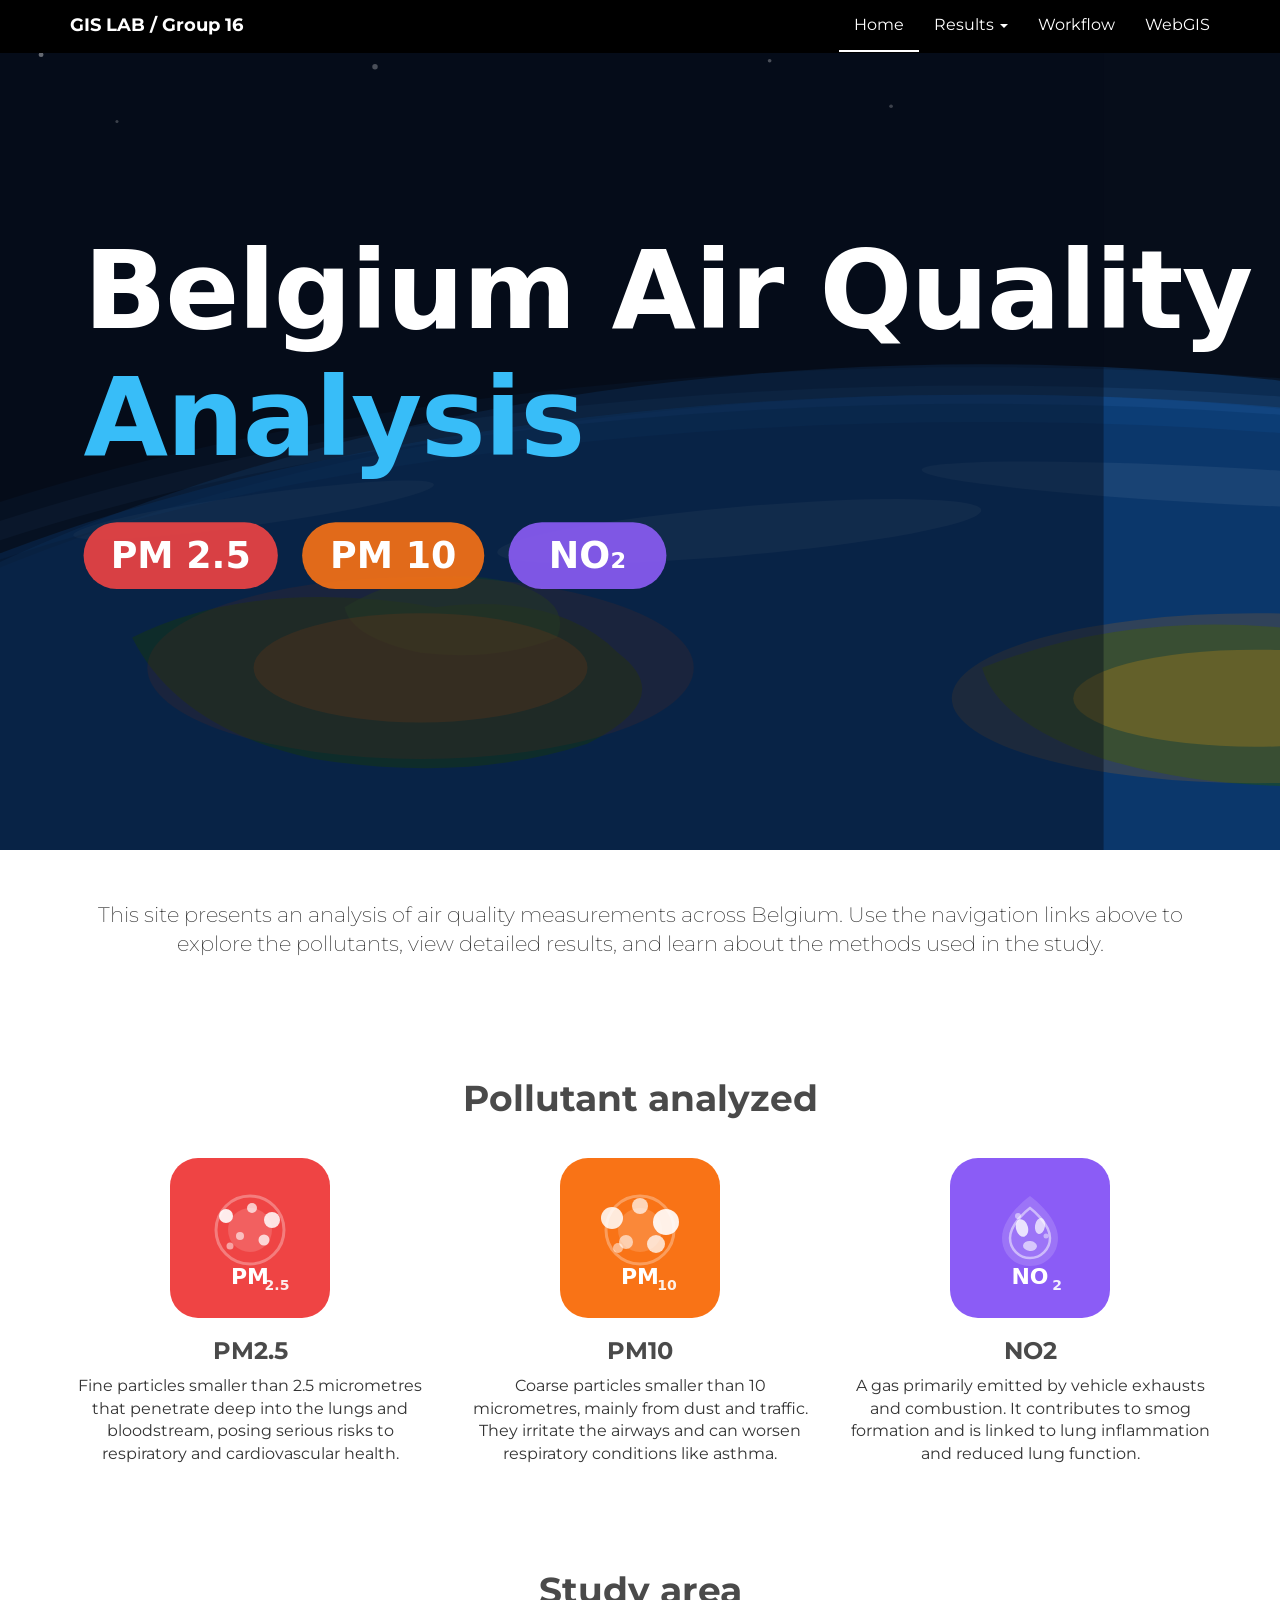
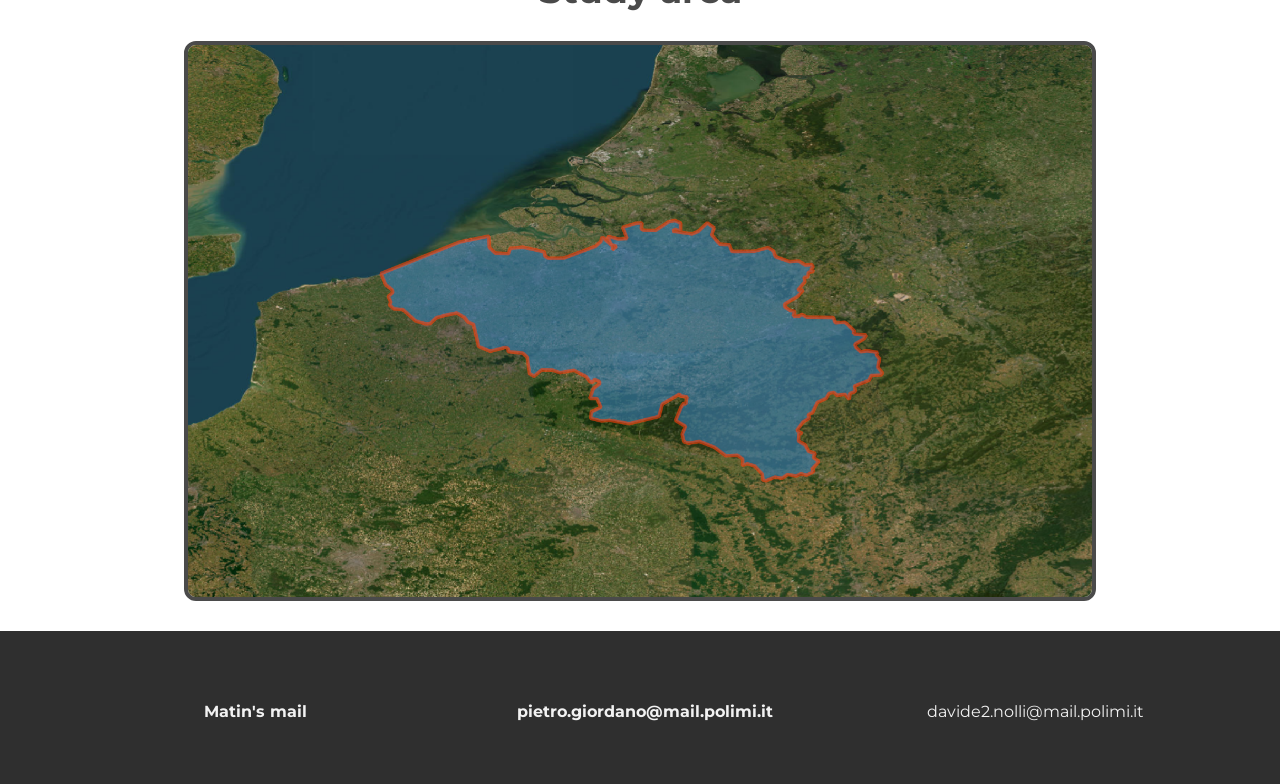
==== index.html @ 5b1d7515 "Update index.html" ====
<!DOCTYPE html>
<html lang="en">
  <head>
    <meta charset="utf-8">
    <meta http-equiv="X-UA-Compatible" content="IE=edge">
    <meta name="viewport" content="width=device-width, initial-scale=1">
    <title>Belgium case study group 16</title>

    <link href="assets/css/bootstrap.css" rel="stylesheet">
    <link href="assets/css/style.css" rel="stylesheet">
    <link href="assets/css/font-awesome.min.css" rel="stylesheet">

    <style>
      /* Stile per centrare e spaziare i blocchi */
      .gallery {
          margin-bottom: 30px;
      }
      .gallery img {
          margin-bottom: 15px;
      }
    </style>
  </head>

  <body>

<div class="navbar navbar-default navbar-fixed-top" role="navigation">
  <div class="container">
    <div class="navbar-header">
      <button type="button" class="navbar-toggle" data-toggle="collapse" data-target=".navbar-collapse">
        <span class="sr-only">Toggle navigation</span>
        <span class="icon-bar"></span>
        <span class="icon-bar"></span>
        <span class="icon-bar"></span>
      </button>
      <a class="navbar-brand" href="index.html">GIS LAB / Group 16</a>
    </div>
    <div class="navbar-collapse collapse">
      <ul class="nav navbar-nav navbar-right">
        <li class="active"><a href="index.html">Home</a></li>
        <li class="dropdown">
          <a href="#" class="dropdown-toggle" data-toggle="dropdown">Results <span class="caret"></span></a>
          <ul class="dropdown-menu">
            <li><a href="pm10.html">PM10</a></li>
            <li><a href="#works">PM2.5</a></li>
            <li><a href="no2.html">NO2</a></li>
          </ul>
        </li>
        <li><a href="workflow.html">Workflow</a></li>
        <li><a href="webgis.html">WebGIS</a></li>
      </ul>
    </div>
  </div>
</div>

<div id="headerwrap">
  <div class="container">
    <div class="row centered"></div>
  </div>
</div>

<div class="container" style="margin-top:50px;">
  <div class="row">
    <div class="col-lg-12 centered text-center">
      <p class="lead">This site presents an analysis of air quality measurements across Belgium. Use the navigation links above to explore the pollutants, view detailed results, and learn about the methods used in the study.</p>
    </div>
  </div>
</div>
 
<section id="works">
  <div class="container">
    <div class="row centered mt mb">
      <h1>Pollutant analyzed</h1>
      
      <div class="col-lg-4 col-md-4 col-sm-4 gallery text-center">
        <a href="work.html"><img src="assets/img/Icons/icon-pm25.svg" class="img-responsive center-block" alt="PM2.5 icon"></a>
        <div class="icon-description">
          <h3>PM2.5</h3>
          <p>Fine particles smaller than 2.5 micrometres that penetrate deep into the lungs and bloodstream, posing serious risks to respiratory and cardiovascular health.</p>
        </div>
      </div>

      <div class="col-lg-4 col-md-4 col-sm-4 gallery text-center">
        <a href="work.html"><img src="assets/img/Icons/icon-pm10.svg" class="img-responsive center-block" alt="PM10 icon"></a>
        <div class="icon-description">
          <h3>PM10</h3>
          <p>Coarse particles smaller than 10 micrometres, mainly from dust and traffic. They irritate the airways and can worsen respiratory conditions like asthma.</p>
        </div>
      </div>

      <div class="col-lg-4 col-md-4 col-sm-4 gallery text-center">
        <a href="no2.html"><img src="assets/img/Icons/icon-no2.svg" class="img-responsive center-block" alt="NO2 icon"></a>
        <div class="icon-description">
          <h3>NO2</h3>
          <p>A gas primarily emitted by vehicle exhausts and combustion. It contributes to smog formation and is linked to lung inflammation and reduced lung function.</p>
        </div>
      </div>
      
    </div>
  </div>
</section>

<div class="container">
  <div class="row">
    <div class="col-lg-12 centered text-center">
      <h1 class="mt" style="margin-bottom: 30px; margin-top: -15px;">Study area</h1>
      <img src="assets/img/map.png" alt="Study area - Belgium" style="width:80%; max-width:80%; height:560px; object-fit:cover; margin-bottom:30px; border: 4px solid #4a4a4a; border-radius:12px; display:inline-block;">
    </div>
  </div>
</div>
 
<div id="footerwrap">
  <div class="container">
    <div class="row centered">
      <div class="col-lg-4"><p><b>Matin's mail</b></p></div>
      <div class="col-lg-4"><p><b>pietro.giordano@mail.polimi.it</b></p></div>
      <div class="col-lg-4"><p>davide2.nolli@mail.polimi.it</p></div>
    </div>
  </div>
</div>

<script src="https://ajax.googleapis.com/ajax/libs/jquery/1.11.0/jquery.min.js"></script>
<script src="assets/js/bootstrap.min.js"></script>
</body>
</html>
---- assets/css/style.css ----
/*
 * Author: Carlos Alvarez
 * URL: http://Alvarez.is
 *
 * Project Name: NYC Design
 * Version: 1.0
 * Date: 04-20-2014
 * URL: 
 */


/* ==========================================================================
   Base Styles, Bootstrap Modifications & Fonts Import
   ========================================================================== */

@import url(http://fonts.googleapis.com/css?family=Montserrat:400,700);


::-moz-selection {
    background: #f2c2c9;
    color: #a4003a;
    text-shadow: none;
}

::selection {
    background: #16a085;
    color: #a4003a;
    text-shadow: none;
}

/*
 * A better looking default horizontal rule
 */

 hr {
    display: block;
    height: 1px;
    border: 0;
    border-top: 1px solid #ccc;
    margin: 1em 0;
    padding: 0;
}

.centered {
	text-align: center
}

.mt {
	margin-top: 80px;
}

.mb {
	margin-bottom: 80px;
}

/* ==========================================================================
   General styles
   ========================================================================== */


body {
    font-family: 'Montserrat', sans-serif;
    font-weight: 400;
    font-size: 16px;

    -webkit-font-smoothing: antialiased;
    -webkit-overflow-scrolling: touch;
}

h1, h2, h3, h4, h5, h6 {
	font-weight: 700;
    color: #4a4a4a;
}


.navbar-brand {
	font-weight: 700;
}

.navbar-default .navbar-brand {
	color: #ffffff;
}

.navbar-default {
	background-color: Black;
	border-color: transparent;
}

.navbar-default .navbar-nav > .active > a, .navbar-default .navbar-nav > .active > a:hover, .navbar-default .navbar-nav > .active > a:focus {
	color: #ffffff;
	background-color: transparent;
	border-bottom: 2px solid #ffffff
}

.navbar-default .navbar-nav > li > a {
	color: #ffffff;
}

.navbar-default .dropdown-menu {
  background-color: #000000;
  border-color: #444;
}

.navbar-default .dropdown-menu > li > a {
  color: #ffffff;
}

.navbar-default .dropdown-menu > li > a:hover {
  background-color: #222;
  color: #ffffff;
}

.navbar-default .navbar-nav > .open > a,
.navbar-default .navbar-nav > .open > a:hover,
.navbar-default .navbar-nav > .open > a:focus {
  color: #ffffff;
  background-color: transparent;
}

/* ==========================================================================
   Wrap Sections
   ========================================================================== */

#headerwrap {
	background: url(../img/Title/air_quality_banner_v3.svg) no-repeat center top;
	margin-top: 0px;
	padding-top: 500px;
	text-align: center;
	/* valid values: scroll, fixed, local */
	background-attachment: scroll;
	/* keep single, intended position; shifted 50px to the left */
	background-position: -50px top;
	min-height: 850px;
	width: 100%;

	/* Use cover for responsive background sizing */
	-webkit-background-size: cover;
	-moz-background-size: cover;
	-o-background-size: cover;
	background-size: cover;
}

#headerwrap h1 {
	color:#ffffff;
	padding-top: 10px;
	padding-bottom: 20px;
	letter-spacing: 4px;
	font-size: 80px;
	font-weight: bold;
}

#headerwrap h4 {
	font-weight: 400;
	color: #ffffff
}

#footerwrap {
	padding-top: 70px;
	padding-bottom: 50px;
	background-color: #2f2f2f;
}

#footerwrap p {
	color: #f2f2f2;
	margin-left: 10px;
}

#workwrap {	
	background: url(../img/work.jpg) no-repeat center top;
	margin-top: -70px;
	padding-top: 250px;
	text-align:center;
	background-attachment: relative;
	background-position: center center;
	min-height: 650px;
	width: 100%;
	
    -webkit-background-size: 100%;
    -moz-background-size: 100%;
    -o-background-size: 100%;
    background-size: 100%;

    -webkit-background-size: cover;
    -moz-background-size: cover;
    -o-background-size: cover;
    background-size: cover;
}

#workwrap h1 {
	color:#ffffff;
	padding-top: 10px;
	padding-bottom: 20px;
	letter-spacing: 4px;
	font-size: 80px;
	font-weight: bold;
}

#workwrap h4 {
	font-weight: 400;
	color: #ffffff
}

#aboutwrap {	
	background: url(../img/about.jpg) no-repeat center top;
	margin-top: -70px;
	padding-top: 250px;
	text-align:center;
	background-attachment: relative;
	background-position: center center;
	min-height: 550px;
	width: 100%;
	
    -webkit-background-size: 100%;
    -moz-background-size: 100%;
    -o-background-size: 100%;
    background-size: 100%;

    -webkit-background-size: cover;
    -moz-background-size: cover;
    -o-background-size: cover;
    background-size: cover;
}




/* Gallery */
.gallery {
	margin-top: 30px;
}

.gallery img:hover {
	opacity: 0.4;
}



/* css style to use for all three pollutant pages */

#container_pollutant {
  max-width: 1100px;
  margin: 0 auto;
  padding: 2rem 1.5rem;
}

#page-header_pollutant {
  text-align: center;
  margin-bottom: 6rem;
  margin-top: 9rem;
}

#page-title_pollutant {
  font-size: 7rem;
  margin-bottom: 2rem;
}

#page-subtitle_pollutant {
  color: #666;
  font-size: 1rem;
}

.section_pollutant {
  display: flex;
  align-items: center;
  gap: 2rem;
  margin-bottom: 4rem;
  padding-bottom: 4rem;
  
}

.section_pollutant.reverse {
  flex-direction: row-reverse;
}

.section_pollutant img {
  width: 55%;
  border-radius: 10px;
  object-fit: cover;
}

.section-text_pollutant h2 {
  font-size: 4rem;
  margin-bottom: 0.8rem;
  margin-left: -10px;
  
}

.section-text_pollutant p {
  line-height: 1.8;
  color: #000000;
  text-align: left;
}

@media (max-width: 650px) {
  .section_pollutant,
  .section_pollutant.reverse {
    flex-direction: column;
  }
  .section_pollutant img {
    width: 100%;
  }
}
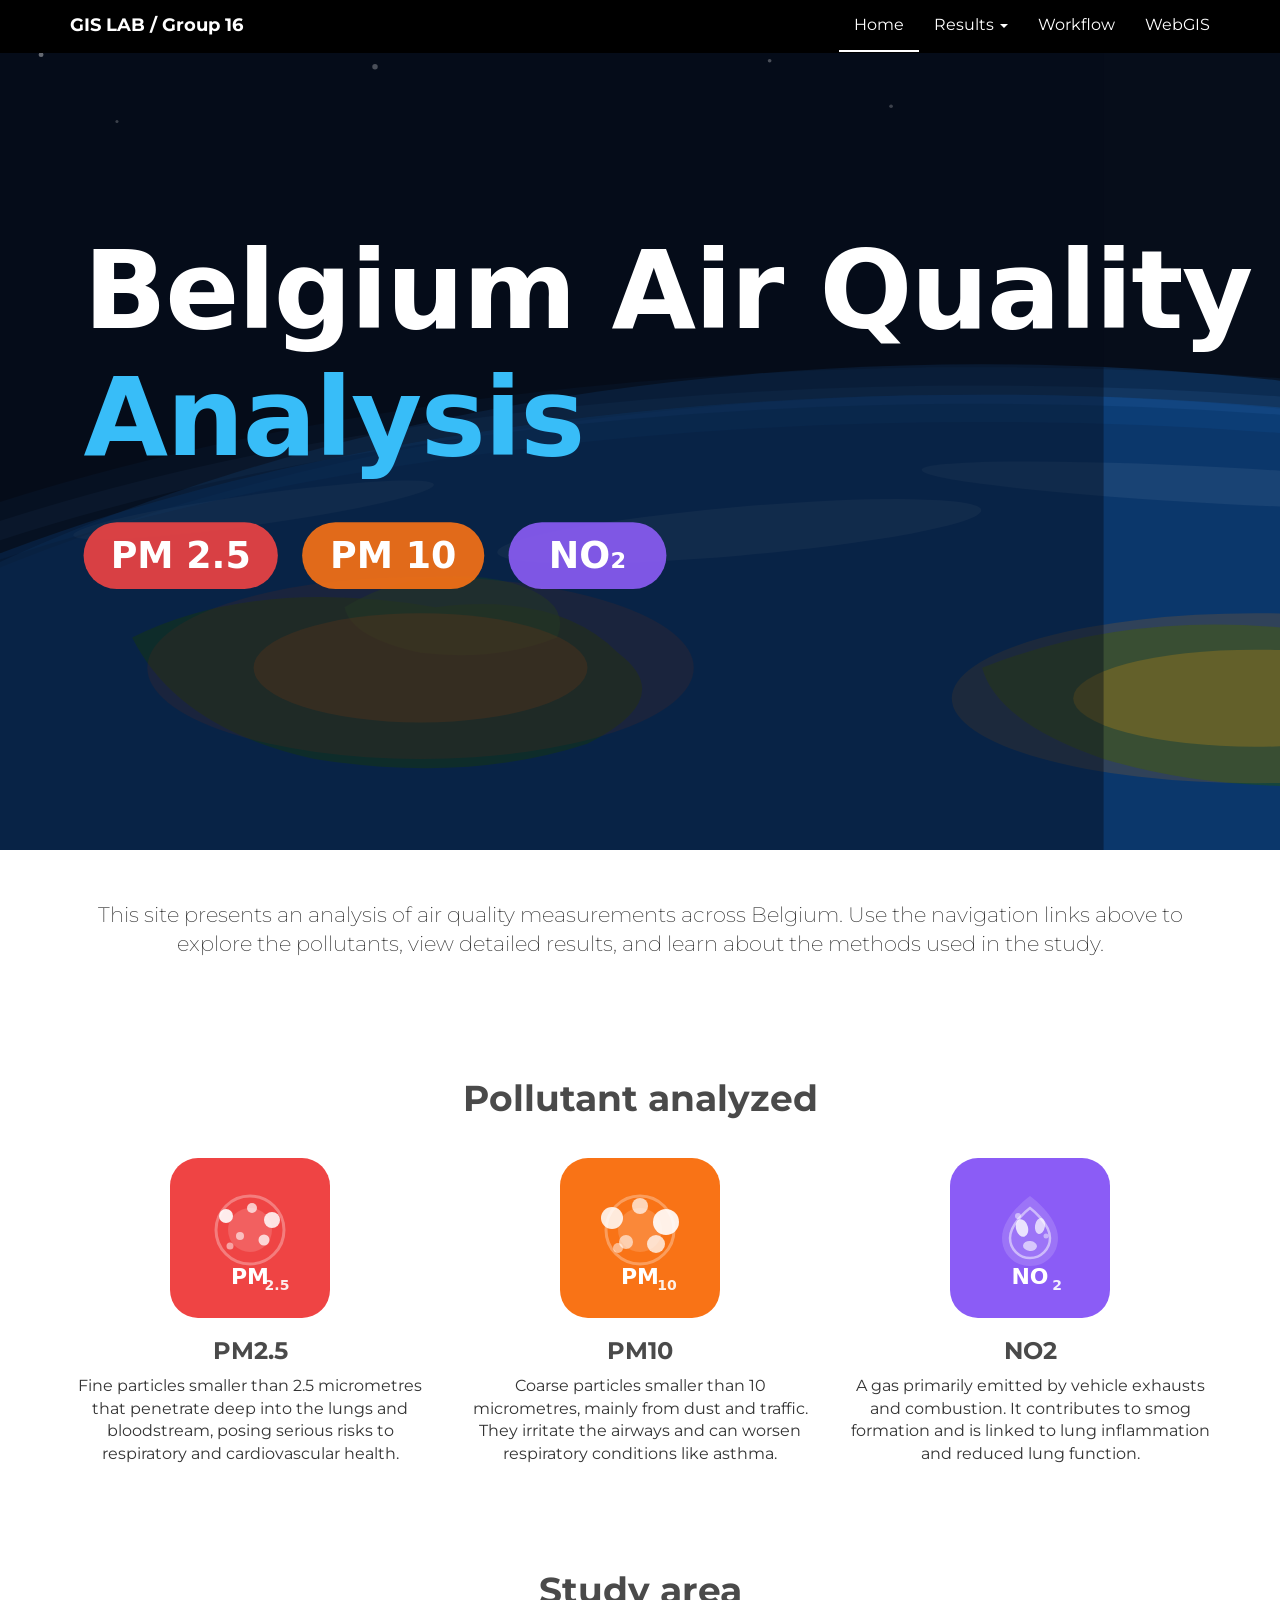
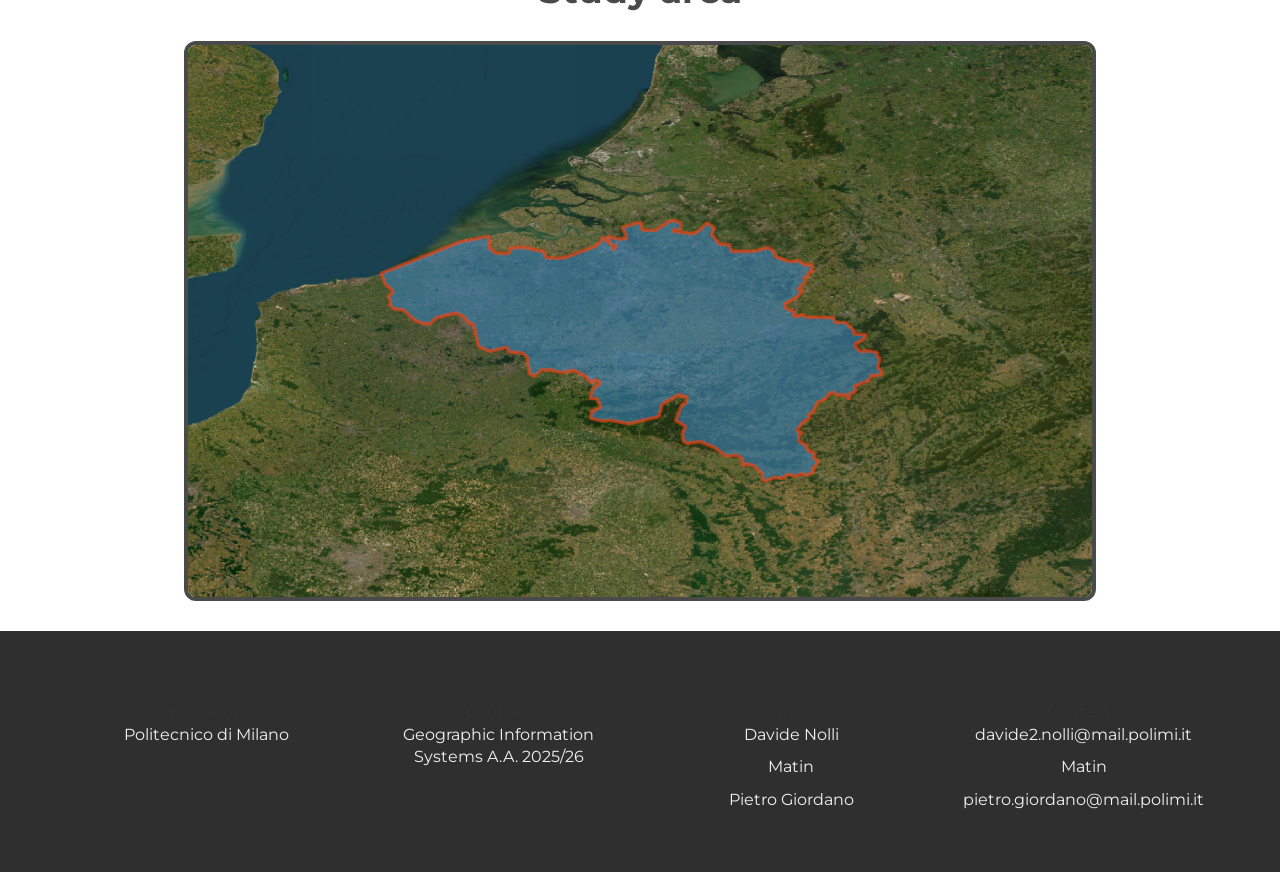
==== commit bda3ac71: "Update index.html" ====
--- a/index.html
+++ b/index.html
@@ -41,7 +41,7 @@
           <a href="#" class="dropdown-toggle" data-toggle="dropdown">Results <span class="caret"></span></a>
           <ul class="dropdown-menu">
             <li><a href="pm10.html">PM10</a></li>
-            <li><a href="#works">PM2.5</a></li>
+            <li><a href="pm2p5.html">PM2.5</a></li>
             <li><a href="no2.html">NO2</a></li>
           </ul>
         </li>
@@ -108,15 +108,32 @@
   </div>
 </div>
  
-<div id="footerwrap">
-  <div class="container">
-    <div class="row centered">
-      <div class="col-lg-4"><p><b>Matin's mail</b></p></div>
-      <div class="col-lg-4"><p><b>pietro.giordano@mail.polimi.it</b></p></div>
-      <div class="col-lg-4"><p>davide2.nolli@mail.polimi.it</p></div>
+ <!-- ── FOOTER ── -->
+  <div id="footerwrap">
+    <div class="container">
+      <div class="row centered">
+        <div class="col-lg-3">
+          <div class="footer-label">Institution</div>
+          <p class="footer-val">Politecnico di Milano</p>
+        </div>
+        <div class="col-lg-3">
+          <div class="footer-label">Course</div>
+          <p class="footer-val">Geographic Information Systems A.A. 2025/26</p>
+        </div>
+        <div class="col-lg-3">
+          <div class="footer-label">Us</div>
+          <p class="footer-val">Davide Nolli</p>
+          <p class="footer-val">Matin </p>
+          <p class="footer-val">Pietro Giordano</p>
+        </div>
+        <div class="col-lg-3">
+          <div class="footer-label">Contact</div>
+          <p class="footer-val">davide2.nolli@mail.polimi.it</p>
+          <p class="footer-val">Matin </p>
+          <p class="footer-val">pietro.giordano@mail.polimi.it</p>
+      </div>
     </div>
   </div>
-</div>
 
 <script src="https://ajax.googleapis.com/ajax/libs/jquery/1.11.0/jquery.min.js"></script>
 <script src="assets/js/bootstrap.min.js"></script>
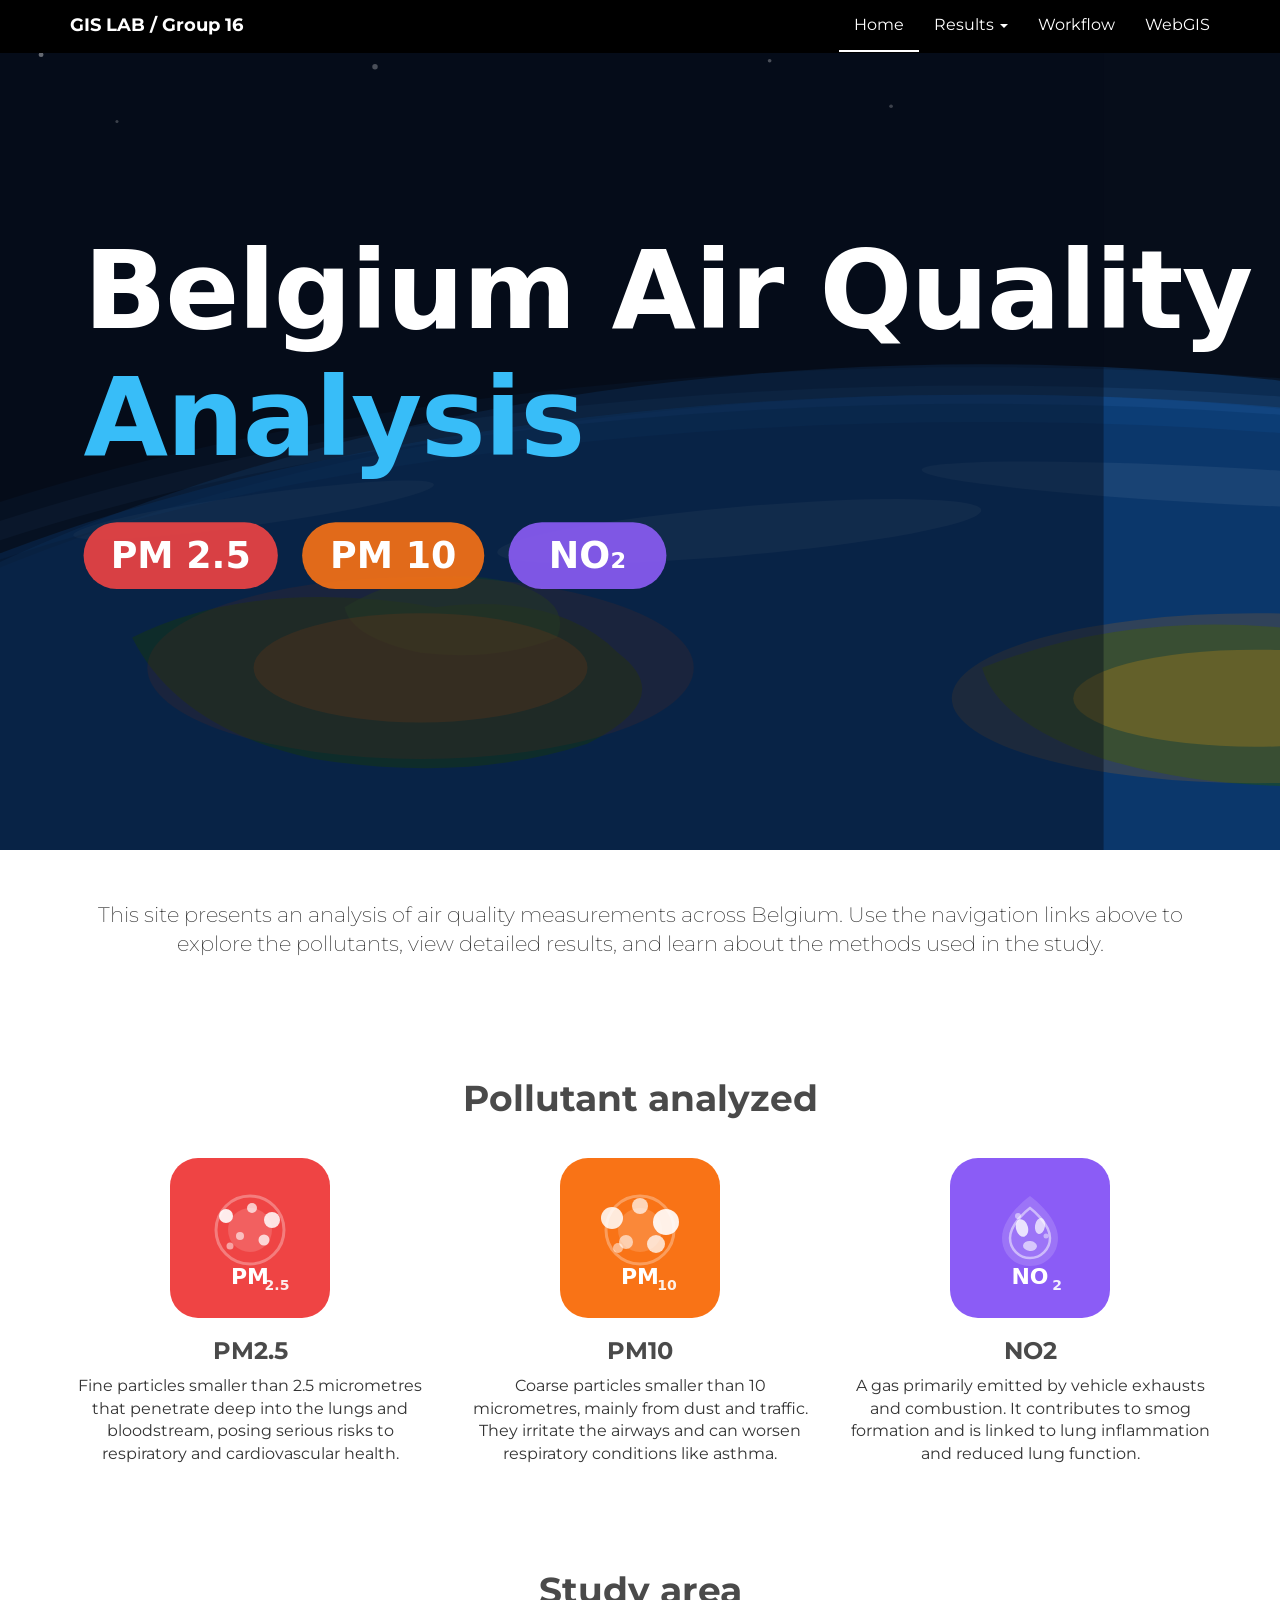
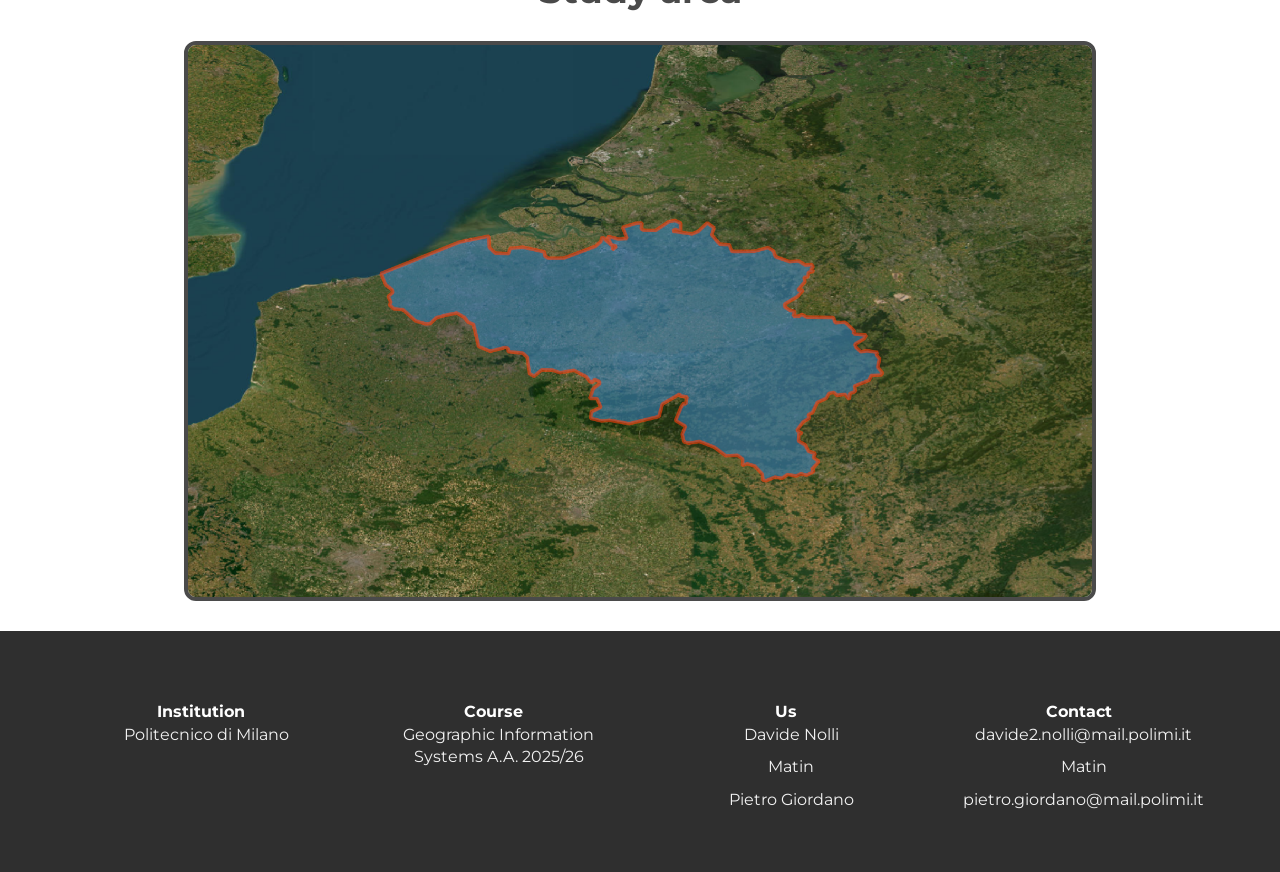
==== commit bd04af6c: "Update index.html" ====
--- a/index.html
+++ b/index.html
@@ -113,21 +113,21 @@
     <div class="container">
       <div class="row centered">
         <div class="col-lg-3">
-          <div class="footer-label">Institution</div>
+          <div class="footer-label"><strong>Institution</strong></div>
           <p class="footer-val">Politecnico di Milano</p>
         </div>
         <div class="col-lg-3">
-          <div class="footer-label">Course</div>
+          <div class="footer-label"><strong>Course</strong></div>
           <p class="footer-val">Geographic Information Systems A.A. 2025/26</p>
         </div>
         <div class="col-lg-3">
-          <div class="footer-label">Us</div>
+          <div class="footer-label"><strong>Us</strong></div>
           <p class="footer-val">Davide Nolli</p>
           <p class="footer-val">Matin </p>
           <p class="footer-val">Pietro Giordano</p>
         </div>
         <div class="col-lg-3">
-          <div class="footer-label">Contact</div>
+          <div class="footer-label"><strong>Contact</strong></div>
           <p class="footer-val">davide2.nolli@mail.polimi.it</p>
           <p class="footer-val">Matin </p>
           <p class="footer-val">pietro.giordano@mail.polimi.it</p>
--- a/assets/css/style.css
+++ b/assets/css/style.css
@@ -21,7 +21,13 @@
     color: #a4003a;
     text-shadow: none;
 }
-
+.footer-label {
+    color: #ffffff; /* Un colore per le etichette */
+}
+
+.footer-val {
+    color: #ffffff; /* Un colore diverso per i valori */
+}
 ::selection {
     background: #16a085;
     color: #a4003a;
@@ -299,4 +305,4 @@
   .section_pollutant img {
     width: 100%;
   }
-}+}
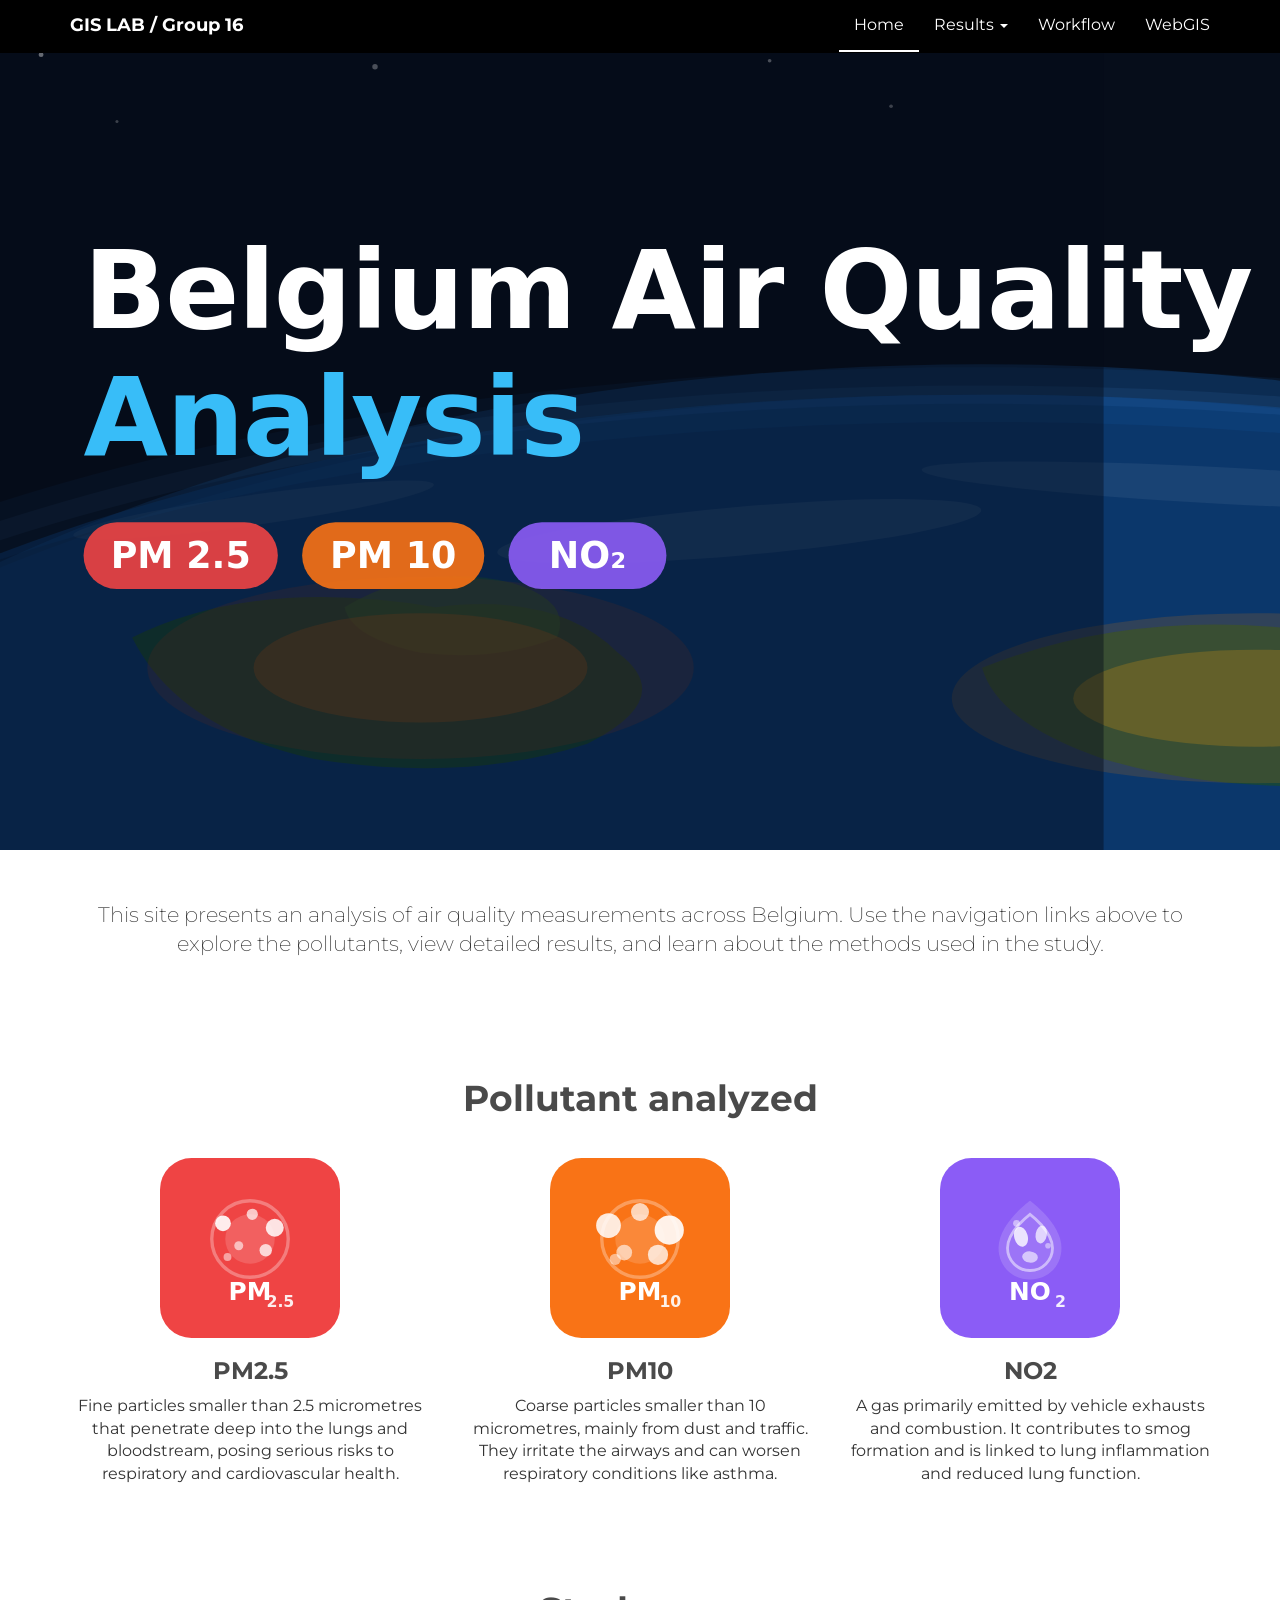
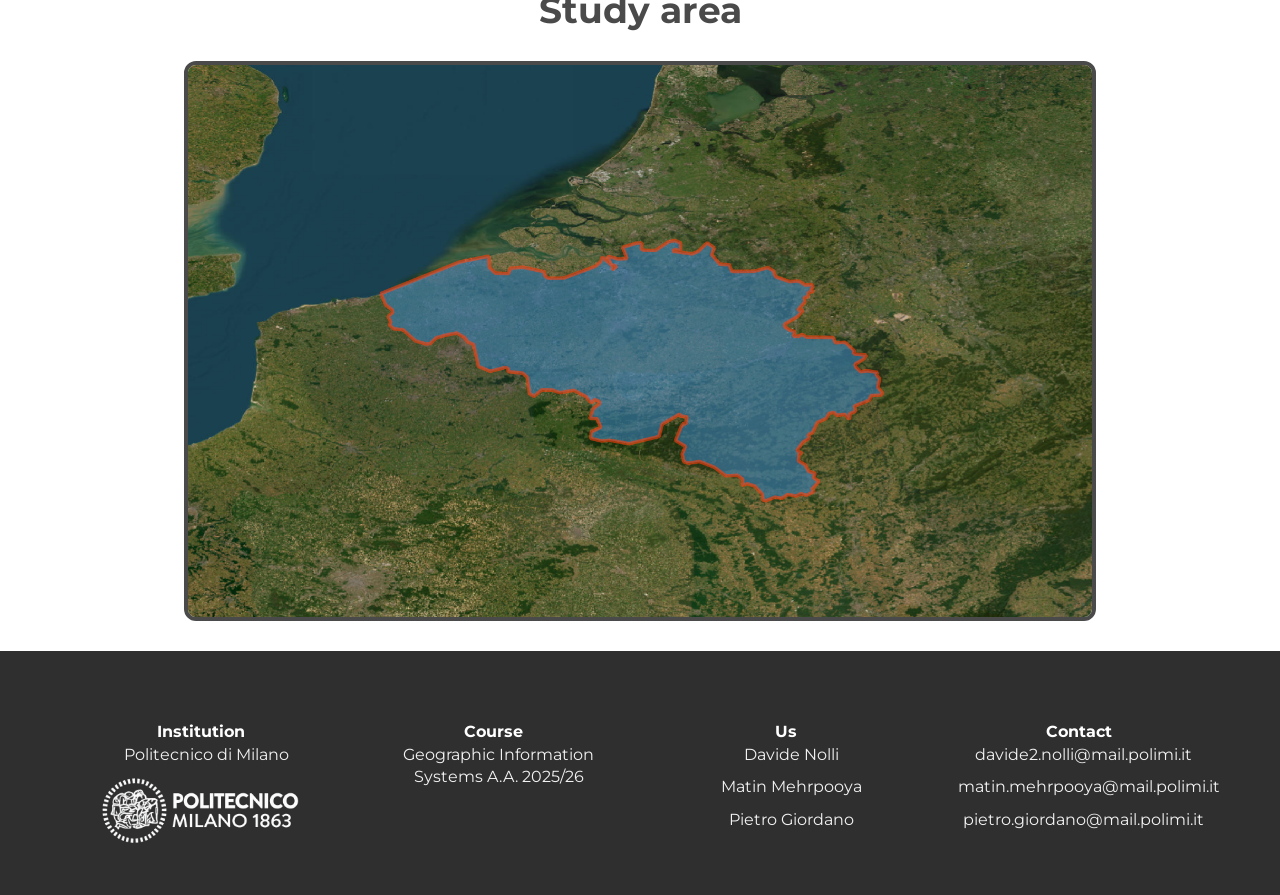
==== commit 8fd36b1c: "'fixed footer, added logo, fixed map legends, sync the font sizes'" ====
--- a/index.html
+++ b/index.html
@@ -72,7 +72,7 @@
       <h1>Pollutant analyzed</h1>
       
       <div class="col-lg-4 col-md-4 col-sm-4 gallery text-center">
-        <a href="work.html"><img src="assets/img/Icons/icon-pm25.svg" class="img-responsive center-block" alt="PM2.5 icon"></a>
+        <a href="pm2p5.html"><img src="assets/img/Icons/icon-pm25.svg" class="img-responsive center-block" alt="PM2.5 icon"></a>
         <div class="icon-description">
           <h3>PM2.5</h3>
           <p>Fine particles smaller than 2.5 micrometres that penetrate deep into the lungs and bloodstream, posing serious risks to respiratory and cardiovascular health.</p>
@@ -80,7 +80,7 @@
       </div>
 
       <div class="col-lg-4 col-md-4 col-sm-4 gallery text-center">
-        <a href="work.html"><img src="assets/img/Icons/icon-pm10.svg" class="img-responsive center-block" alt="PM10 icon"></a>
+        <a href="pm10.html"><img src="assets/img/Icons/icon-pm10.svg" class="img-responsive center-block" alt="PM10 icon"></a>
         <div class="icon-description">
           <h3>PM10</h3>
           <p>Coarse particles smaller than 10 micrometres, mainly from dust and traffic. They irritate the airways and can worsen respiratory conditions like asthma.</p>
@@ -115,6 +115,8 @@
         <div class="col-lg-3">
           <div class="footer-label"><strong>Institution</strong></div>
           <p class="footer-val">Politecnico di Milano</p>
+          <img src="assets/img/logo-polimi.png" style="width:200px">
+
         </div>
         <div class="col-lg-3">
           <div class="footer-label"><strong>Course</strong></div>
@@ -123,13 +125,13 @@
         <div class="col-lg-3">
           <div class="footer-label"><strong>Us</strong></div>
           <p class="footer-val">Davide Nolli</p>
-          <p class="footer-val">Matin </p>
+          <p class="footer-val">Matin Mehrpooya</p>
           <p class="footer-val">Pietro Giordano</p>
         </div>
         <div class="col-lg-3">
           <div class="footer-label"><strong>Contact</strong></div>
           <p class="footer-val">davide2.nolli@mail.polimi.it</p>
-          <p class="footer-val">Matin </p>
+          <p class="footer-val">matin.mehrpooya@mail.polimi.it</p>
           <p class="footer-val">pietro.giordano@mail.polimi.it</p>
       </div>
     </div>
--- a/assets/css/style.css
+++ b/assets/css/style.css
@@ -306,3 +306,21 @@
     width: 100%;
   }
 }
+
+
+.gallery {
+  text-align: center;
+  padding: 0 15px;
+}
+
+.gallery img {
+  margin: 0 auto;
+  display: block;
+  width: 180px;
+  height: 180px;
+}
+
+.icon-description {
+  text-align: center;
+}
+
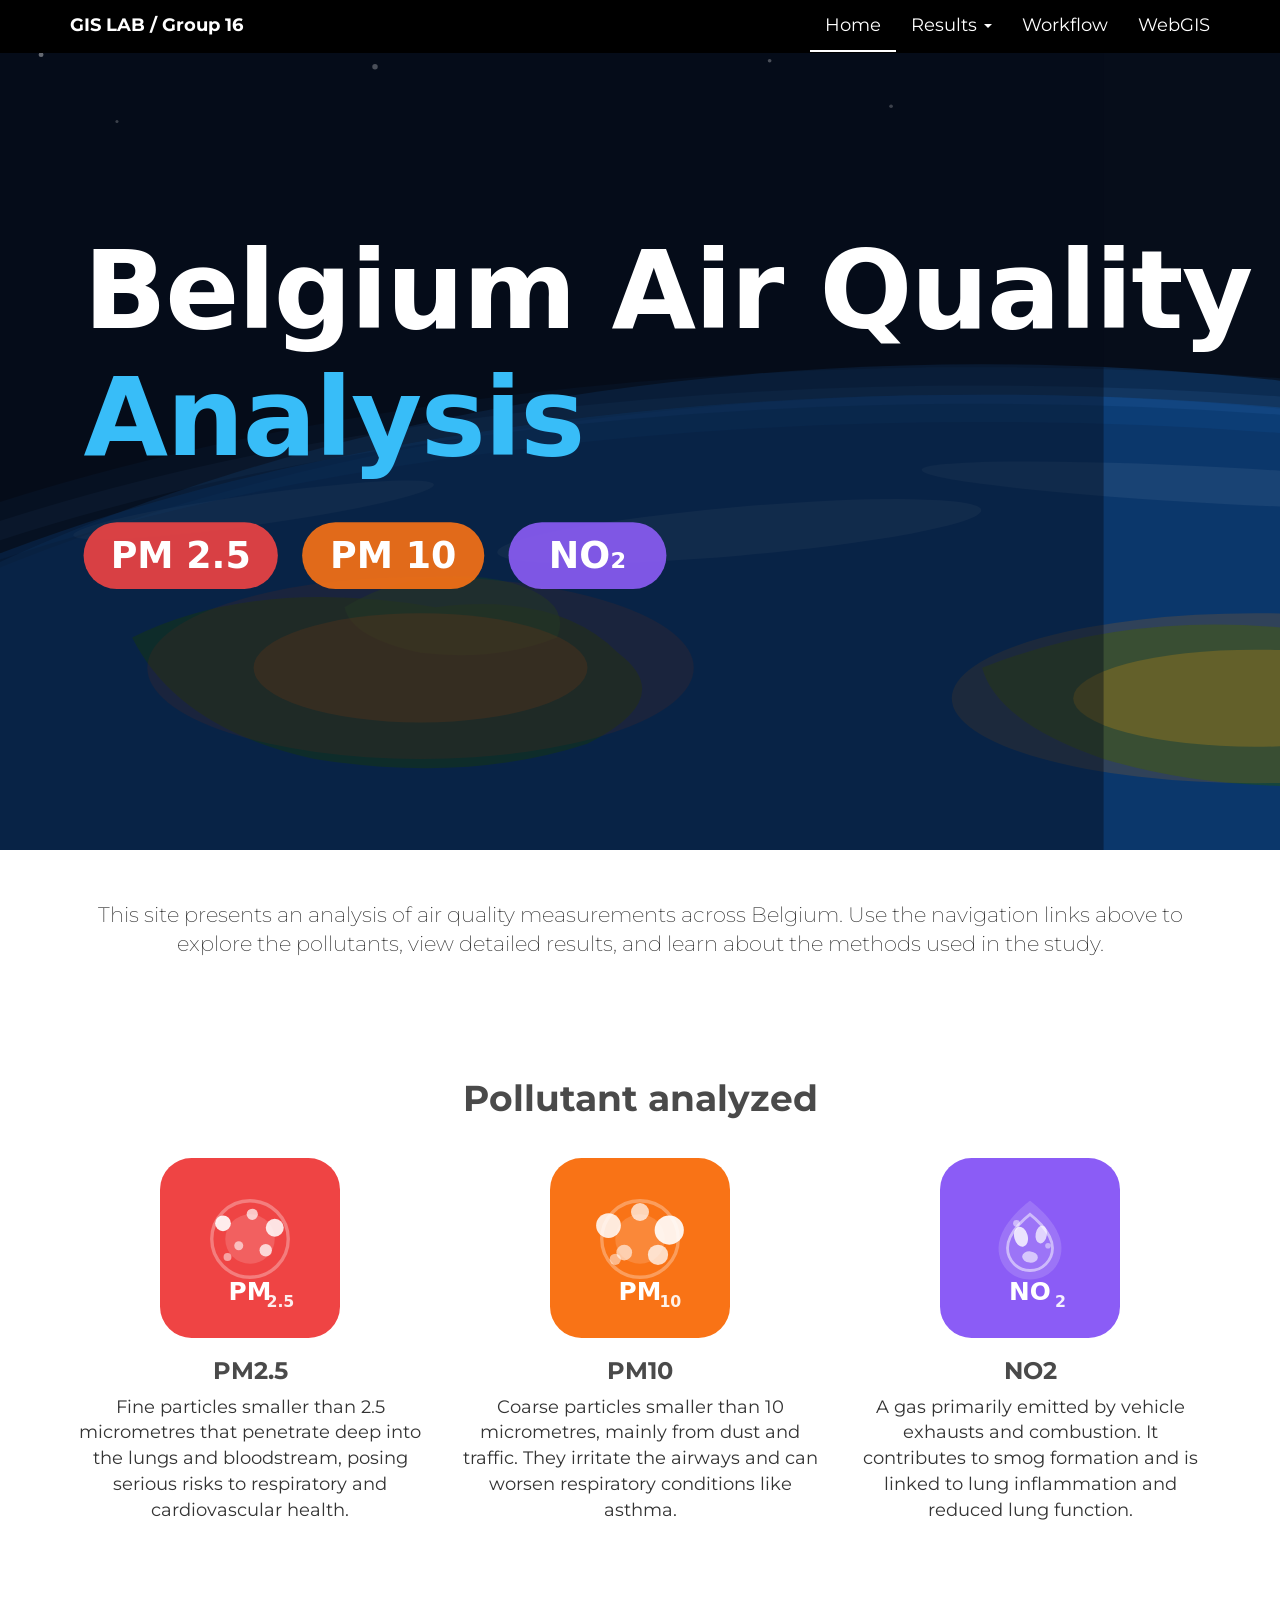
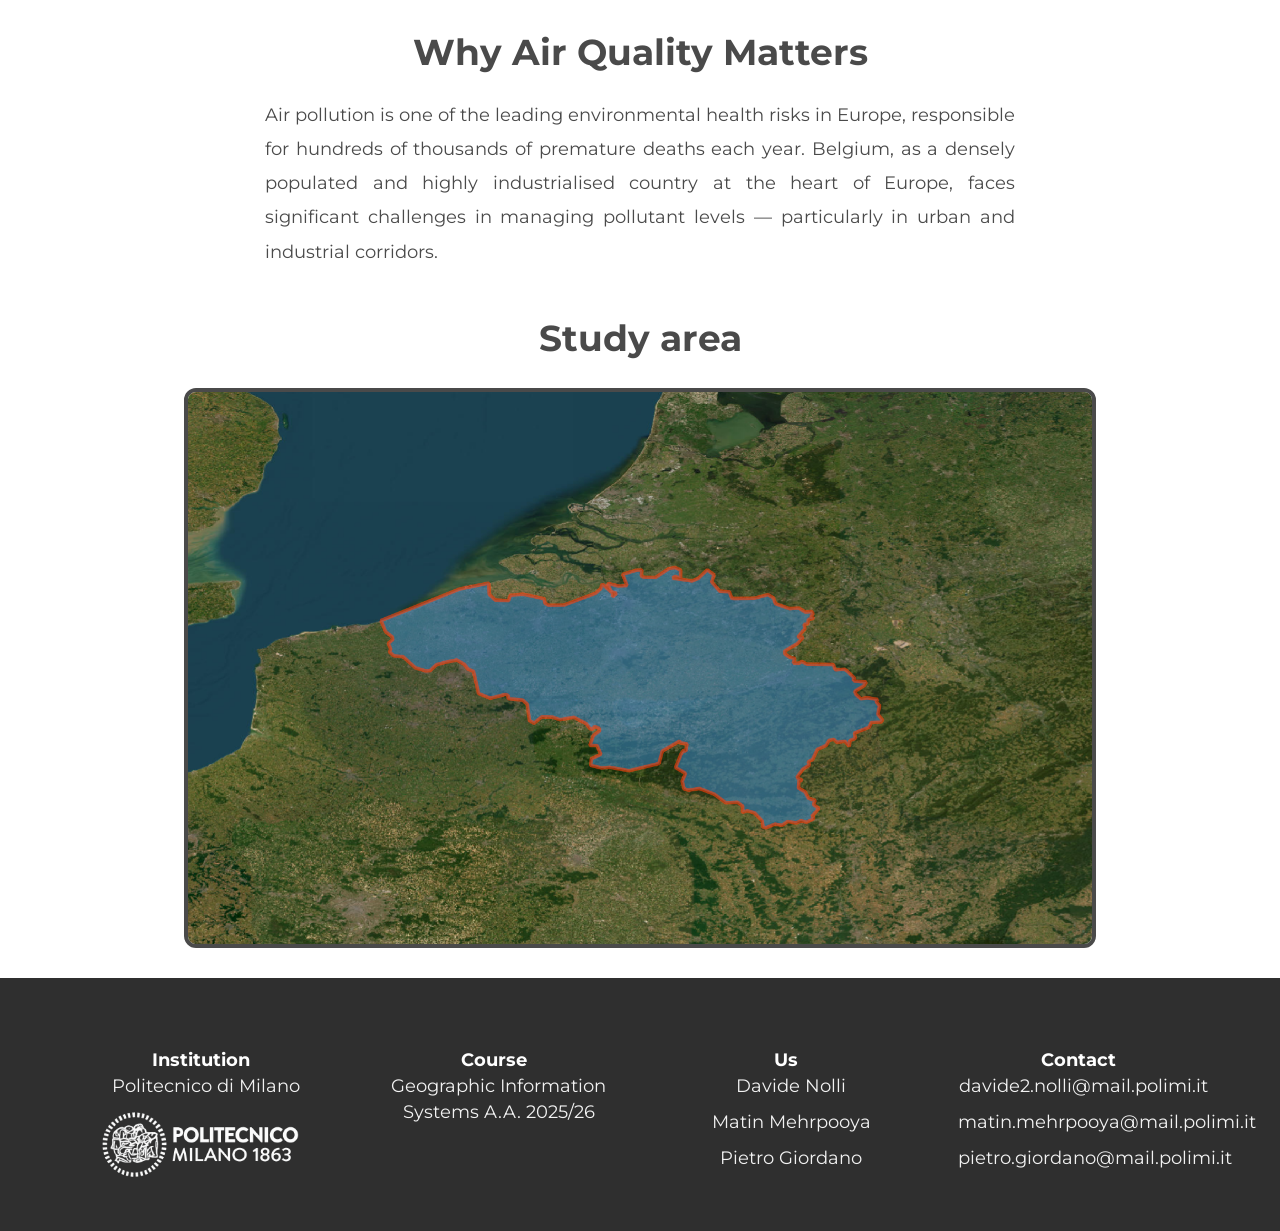
==== commit 66bf1c41: "Fixed wms connections and legends" ====
--- a/index.html
+++ b/index.html
@@ -99,6 +99,20 @@
   </div>
 </section>
 
+<div class="container intro-section">
+  <div class="row">
+    <div class="col-lg-8 col-lg-offset-2 text-center">
+      <h2>Why Air Quality Matters</h2>
+      <p class="lead">
+        Air pollution is one of the leading environmental health risks in Europe, responsible for 
+        hundreds of thousands of premature deaths each year. Belgium, as a densely populated and 
+        highly industrialised country at the heart of Europe, faces significant challenges in 
+        managing pollutant levels — particularly in urban and industrial corridors.
+      </p>
+    </div>
+  </div>
+</div>
+
 <div class="container">
   <div class="row">
     <div class="col-lg-12 centered text-center">
--- a/assets/css/style.css
+++ b/assets/css/style.css
@@ -67,7 +67,7 @@
 body {
     font-family: 'Montserrat', sans-serif;
     font-weight: 400;
-    font-size: 16px;
+    font-size: 18px;
 
     -webkit-font-smoothing: antialiased;
     -webkit-overflow-scrolling: touch;
@@ -324,3 +324,39 @@
   text-align: center;
 }
 
+.intro-section {
+  margin-top: -30px;
+  margin-bottom: 50px;
+}
+
+.intro-section h2 {
+  font-family: 'Montserrat', sans-serif;
+  font-size: 3ch;
+  font-weight: 700;
+  color: #4a4a4a;
+  margin-bottom: 25px;
+  position: relative;
+  display: inline-block;
+}
+
+
+
+.intro-section .lead {
+  font-family: 'Montserrat', sans-serif;
+  font-weight: 400;
+  font-size: 18px;
+  text-align: justify;
+  line-height: 1.9;
+  color: #4a4a4a;
+  margin-bottom: 15px;
+}
+
+.intro-section p {
+  font-family: 'Montserrat', sans-serif;
+  font-weight: 400;
+  font-size: 18px;
+  text-align: justify;
+  line-height: 1.9;
+  color: #4a4a4a;
+   margin-bottom: 50px;
+}
